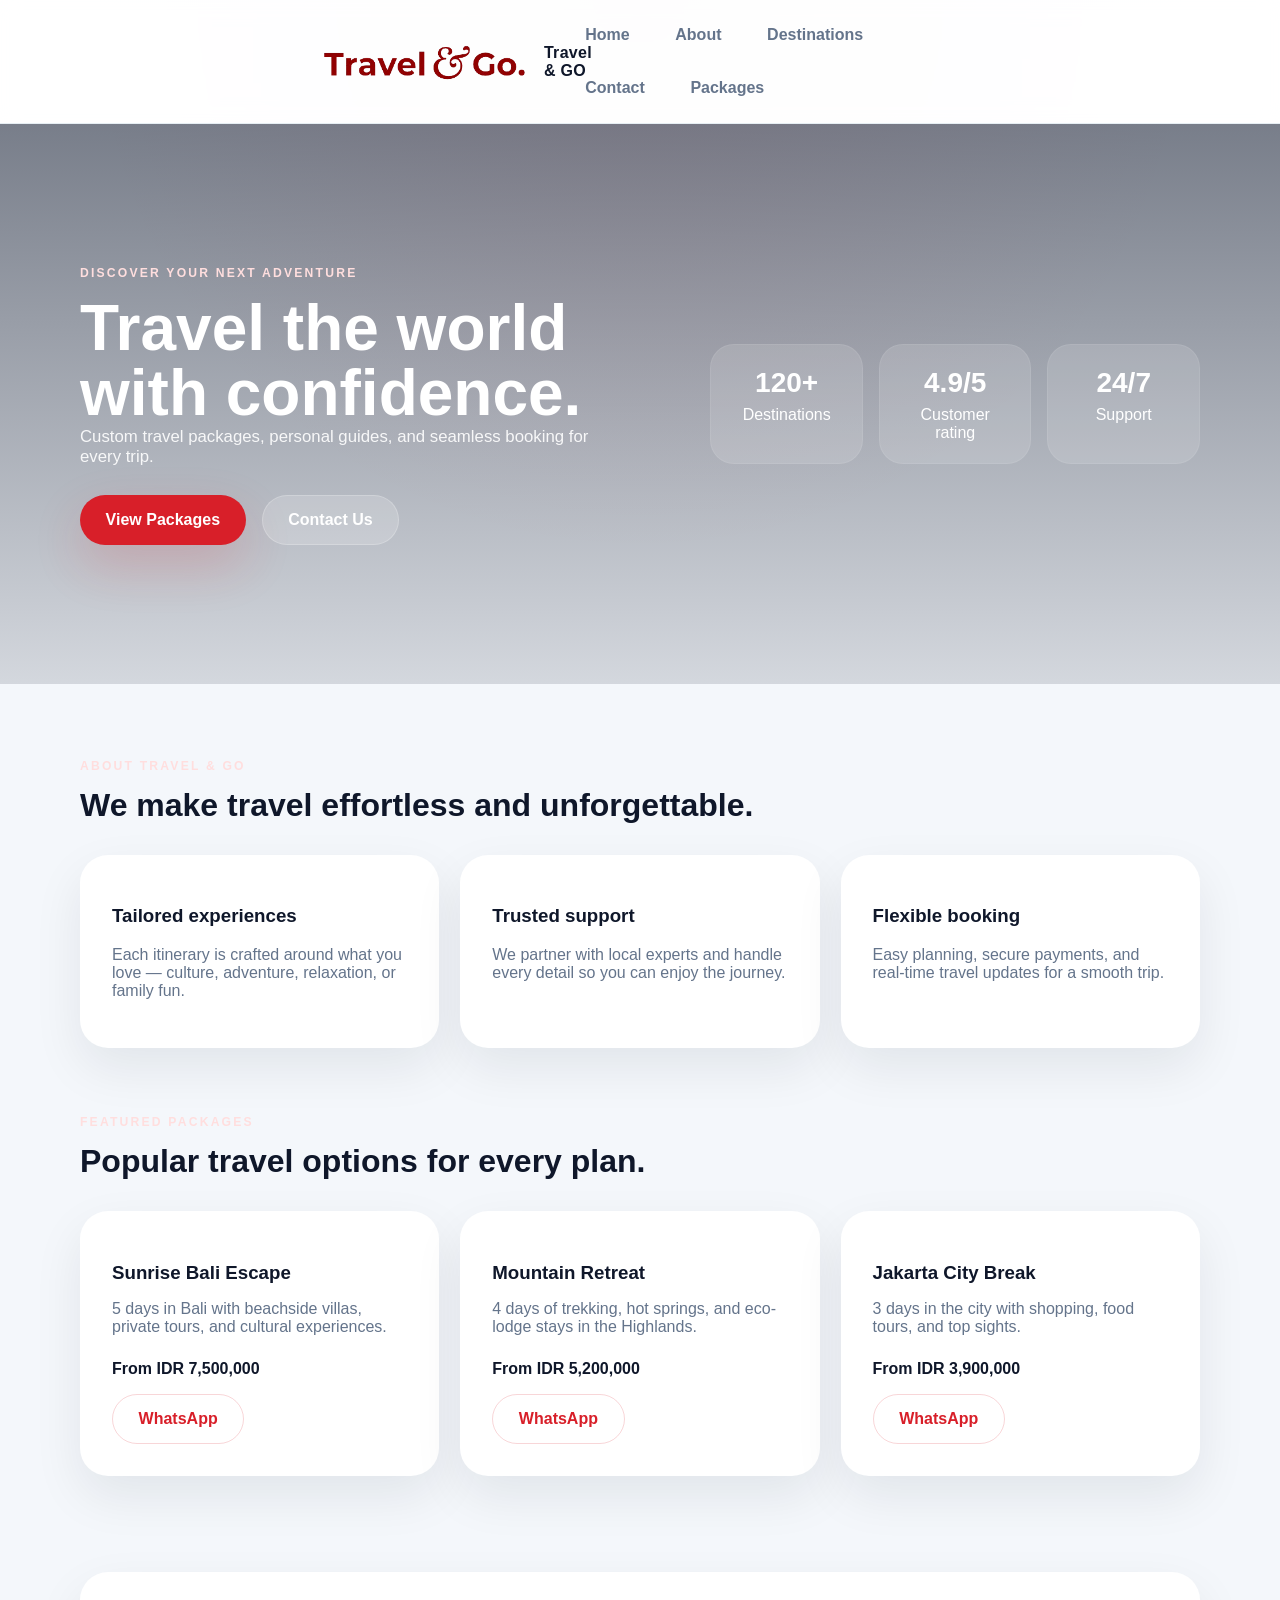
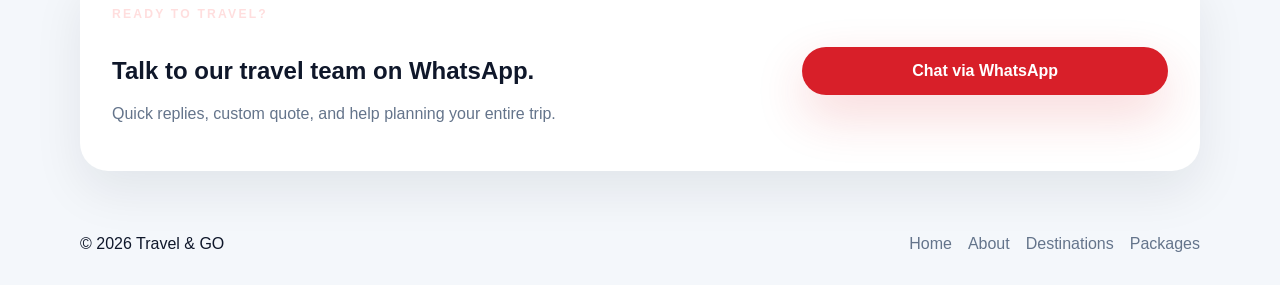
==== index.html @ bf3aefa6 "Add files via upload" ====
<!doctype html>
<html lang="en">
  <head>
    <meta charset="utf-8" />
    <meta name="viewport" content="width=device-width, initial-scale=1" />
    <title>Travel & GO</title>
    <link rel="stylesheet" href="styles.css" />
  </head>
  <body>
    <header>
      <div class="container header-bar">
        <div class="brand">
          <img
            src="logo 2 - Salin.png"
            alt="Travel &amp; GO logo"
            class="logo"
          />
          <span class="brand-text">Travel &amp; GO</span>
        </div>
        <nav class="nav-links" aria-label="Main navigation">
          <a href="#home">Home</a>
          <a href="about.html">About</a>
          <a href="#destinations">Destinations</a>
          <a href="#contact">Contact</a>
          <a href="packages.html">Packages</a>
        </nav>
      </div>
    </header>

    <section id="home" class="hero homepage-hero">
      <div class="hero-overlay"></div>
      <div class="container hero-inner">
        <div class="hero-copy">
          <span class="eyebrow">Discover your next adventure</span>
          <h1>Travel the world with confidence.</h1>
          <p>
            Custom travel packages, personal guides, and seamless booking for
            every trip.
          </p>
          <div class="hero-actions">
            <a class="btn-primary" href="packages.html">View Packages</a>
            <a class="btn-secondary" href="#contact">Contact Us</a>
          </div>
        </div>
        <div class="hero-stats">
          <div class="stat-card">
            <strong>120+</strong>
            <span>Destinations</span>
          </div>
          <div class="stat-card">
            <strong>4.9/5</strong>
            <span>Customer rating</span>
          </div>
          <div class="stat-card">
            <strong>24/7</strong>
            <span>Support</span>
          </div>
        </div>
      </div>
    </section>

    <main class="container">
      <section id="about" class="section section-about">
        <div class="section-header">
          <span class="eyebrow">About Travel &amp; GO</span>
          <h2>We make travel effortless and unforgettable.</h2>
        </div>
        <div class="about-grid">
          <div class="card feature-card">
            <h3>Tailored experiences</h3>
            <p class="muted">
              Each itinerary is crafted around what you love — culture,
              adventure, relaxation, or family fun.
            </p>
          </div>
          <div class="card feature-card">
            <h3>Trusted support</h3>
            <p class="muted">
              We partner with local experts and handle every detail so you can
              enjoy the journey.
            </p>
          </div>
          <div class="card feature-card">
            <h3>Flexible booking</h3>
            <p class="muted">
              Easy planning, secure payments, and real-time travel updates for a
              smooth trip.
            </p>
          </div>
        </div>
      </section>

      <section id="destinations" class="section section-destinations">
        <div class="section-header">
          <span class="eyebrow">Featured packages</span>
          <h2>Popular travel options for every plan.</h2>
        </div>
        <div class="features">
          <div class="card package-card">
            <h3>Sunrise Bali Escape</h3>
            <p class="muted">
              5 days in Bali with beachside villas, private tours, and cultural
              experiences.
            </p>
            <div class="package-footer">
              <span>From IDR 7,500,000</span>
              <a
                class="btn-tertiary"
                href="https://wa.me/6281234567890?text=Halo%20Travel%20%26%20GO%2C%20saya%20ingin%20memesan%20paket%20Sunrise%20Bali%20Escape"
                target="_blank"
                rel="noopener"
                >WhatsApp</a
              >
            </div>
          </div>
          <div class="card package-card">
            <h3>Mountain Retreat</h3>
            <p class="muted">
              4 days of trekking, hot springs, and eco-lodge stays in the
              Highlands.
            </p>
            <div class="package-footer">
              <span>From IDR 5,200,000</span>
              <a
                class="btn-tertiary"
                href="https://wa.me/6281234567890?text=Halo%20Travel%20%26%20GO%2C%20saya%20ingin%20memesan%20paket%20Mountain%20Retreat"
                target="_blank"
                rel="noopener"
                >WhatsApp</a
              >
            </div>
          </div>
          <div class="card package-card">
            <h3>Jakarta City Break</h3>
            <p class="muted">
              3 days in the city with shopping, food tours, and top sights.
            </p>
            <div class="package-footer">
              <span>From IDR 3,900,000</span>
              <a
                class="btn-tertiary"
                href="https://wa.me/6281234567890?text=Halo%20Travel%20%26%20GO%2C%20saya%20ingin%20memesan%20paket%20Jakarta%20City%20Break"
                target="_blank"
                rel="noopener"
                >WhatsApp</a
              >
            </div>
          </div>
        </div>
      </section>

      <section id="contact" class="section section-contact">
        <div class="contact-panel card">
          <div>
            <span class="eyebrow">Ready to travel?</span>
            <h2>Talk to our travel team on WhatsApp.</h2>
            <p class="muted">
              Quick replies, custom quote, and help planning your entire trip.
            </p>
          </div>
          <a
            class="btn-primary"
            href="https://wa.me/6281234567890?text=Halo%20Travel%20%26%20GO%2C%20saya%20ingin%20membuat%20pemesanan%20travel"
            target="_blank"
            rel="noopener"
            >Chat via WhatsApp</a
          >
        </div>
      </section>
    </main>

    <footer class="site-footer">
      <div class="container footer-inner">
        <span>© <span id="year"></span> Travel &amp; GO</span>
        <nav class="footer-links">
          <a href="#home">Home</a>
          <a href="#about">About</a>
          <a href="#destinations">Destinations</a>
          <a href="packages.html">Packages</a>
        </nav>
      </div>
    </footer>

    <script>
      document.getElementById("year").textContent = new Date().getFullYear();
    </script>
  </body>
</html>
---- styles.css ----
:root {
  --bg: #f4f7fb;
  --surface: #ffffff;
  --surface-strong: #eef4fb;
  --text: #0f172a;
  --muted: #64748b;
  --accent: #d81f29;
  --accent-soft: rgba(216, 31, 41, 0.12);
  --shadow: 0 20px 50px rgba(15, 23, 42, 0.08);
}

* {
  box-sizing: border-box;
}

html,
body {
  margin: 0;
  padding: 0;
  min-height: 100%;
}

body {
  font-family: Inter, "Segoe UI", Arial, Helvetica, sans-serif;
  background:
    radial-gradient(circle at top, rgba(216, 31, 41, 0.08), transparent 28%),
    var(--bg);
  color: var(--text);
}

img {
  max-width: 100%;
  display: block;
}

.container {
  width: min(1120px, calc(100% - 2rem));
  margin: 0 auto;
}

header {
  background: rgba(255, 255, 255, 0.92);
  border-bottom: 1px solid #e6eef3;
  position: sticky;
  top: 0;
  z-index: 20;
  backdrop-filter: blur(10px);
}

.header-bar {
  display: flex;
  align-items: center;
  justify-content: space-between;
  gap: 1rem;
  padding: 1rem 0;
  width: 50%;
}

.brand {
  display: flex;
  align-items: center;
  gap: 0.85rem;
  margin-right: auto;
}

.brand img.logo {
  height: 44px;
  width: auto;
  border-radius: 10px;
}

.brand-text {
  font-size: 1rem;
  font-weight: 700;
  letter-spacing: 0.02em;
}

.nav-links {
  display: flex;
  flex-wrap: wrap;
  gap: 0.85rem;
  margin-left: auto;
}

.nav-links a {
  color: var(--muted);
  text-decoration: none;
  font-weight: 600;
  padding: 0.65rem 1rem;
  border-radius: 999px;
  transition:
    background 180ms ease,
    color 180ms ease,
    transform 180ms ease;
}

.nav-links a:hover,
.nav-links a:focus-visible {
  background: var(--accent-soft);
  color: var(--accent);
  transform: translateY(-1px);
}

.hero {
  position: relative;
  min-height: 560px;
  display: flex;
  align-items: center;
  justify-content: center;
  margin-bottom: 2.5rem;
  overflow: hidden;
}

.homepage-hero {
  background-image: url("https://images.unsplash.com/photo-1507525428034-b723cf961d3e?auto=format&fit=crop&w=1600&q=80");
  background-size: cover;
  background-position: center;
}

.hero-overlay {
  position: absolute;
  inset: 0;
  background: linear-gradient(
    180deg,
    rgba(15, 23, 42, 0.54),
    rgba(15, 23, 42, 0.14)
  );
}

.hero-inner {
  position: relative;
  z-index: 1;
  width: min(1120px, calc(100% - 2rem));
  padding: 4rem 0;
  display: grid;
  grid-template-columns: 1.1fr 0.9fr;
  gap: 2rem;
  align-items: center;
}

.hero-copy {
  max-width: 620px;
  color: #fff;
}

.eyebrow {
  display: inline-block;
  margin-bottom: 1rem;
  color: #ffdede;
  font-weight: 700;
  letter-spacing: 0.18em;
  text-transform: uppercase;
  font-size: 0.76rem;
}

.hero h1 {
  font-size: clamp(3rem, 5vw, 4.4rem);
  line-height: 1.02;
  margin: 0 0 1rem;
}

.hero p {
  margin: 0 0 1.75rem;
  color: rgba(255, 255, 255, 0.9);
  font-size: 1.05rem;
  max-width: 520px;
}

.hero-actions {
  display: flex;
  flex-wrap: wrap;
  gap: 1rem;
}

.btn-primary,
.btn-secondary,
.btn-tertiary {
  display: inline-flex;
  align-items: center;
  justify-content: center;
  padding: 0.95rem 1.6rem;
  border-radius: 999px;
  text-decoration: none;
  font-weight: 700;
  transition:
    transform 180ms ease,
    box-shadow 180ms ease,
    background 180ms ease;
}

.btn-primary {
  background: var(--accent);
  color: #fff;
  box-shadow: 0 20px 50px rgba(216, 31, 41, 0.18);
}

.btn-primary:hover,
.btn-primary:focus-visible {
  transform: translateY(-1px);
  box-shadow: 0 24px 58px rgba(216, 31, 41, 0.22);
}

.btn-secondary {
  background: rgba(255, 255, 255, 0.18);
  color: #fff;
  border: 1px solid rgba(255, 255, 255, 0.22);
}

.btn-secondary:hover,
.btn-secondary:focus-visible {
  background: rgba(255, 255, 255, 0.28);
}

.btn-tertiary {
  background: transparent;
  color: var(--accent);
  border: 1px solid rgba(216, 31, 41, 0.18);
}

.btn-tertiary:hover,
.btn-tertiary:focus-visible {
  background: rgba(216, 31, 41, 0.08);
  border-color: var(--accent);
}

.hero-stats {
  display: grid;
  grid-template-columns: repeat(3, minmax(0, 1fr));
  gap: 1rem;
}

.stat-card {
  background: rgba(255, 255, 255, 0.13);
  padding: 1.4rem 1.35rem;
  border-radius: 24px;
  text-align: center;
  color: #fff;
  box-shadow: inset 0 0 0 1px rgba(255, 255, 255, 0.08);
}

.stat-card strong {
  display: block;
  font-size: 1.75rem;
  margin-bottom: 0.45rem;
}

.section {
  padding: 2rem 0;
}

.section-header {
  margin-bottom: 2rem;
}

.section-header h2,
.hero-copy h1 {
  margin: 0;
}

.section-header h2 {
  font-size: clamp(2rem, 2.5vw, 2.8rem);
  line-height: 1.05;
}

.section-about .about-grid,
.features {
  display: grid;
  gap: 1.3rem;
}

.about-grid {
  grid-template-columns: repeat(3, minmax(0, 1fr));
}

.feature-card,
.package-card,
.contact-panel,
.card {
  background: var(--surface);
  border-radius: 28px;
  box-shadow: var(--shadow);
  padding: 2rem;
}

.package-card {
  display: flex;
  flex-direction: column;
  justify-content: space-between;
}

.package-card h3 {
  margin-bottom: 1rem;
}

.package-card p {
  margin: 0;
}

.package-footer {
  display: flex;
  justify-content: space-between;
  align-items: center;
  gap: 1rem;
  margin-top: 1.5rem;
  flex-wrap: wrap;
}

.package-footer span {
  color: var(--text);
  font-weight: 700;
}

.section-destinations .features {
  grid-template-columns: repeat(3, minmax(0, 1fr));
}

.section-contact {
  margin-top: 2rem;
}

.contact-panel {
  display: grid;
  grid-template-columns: 1.8fr 1fr;
  gap: 2rem;
  align-items: center;
}

.footer-inner {
  display: flex;
  justify-content: space-between;
  align-items: center;
  gap: 1rem;
  flex-wrap: wrap;
  padding: 2rem 0;
}

.footer-links {
  display: flex;
  flex-wrap: wrap;
  gap: 1rem;
}

.footer-links a {
  color: var(--muted);
  text-decoration: none;
}

.muted {
  color: var(--muted);
}

@media (max-width: 1024px) {
  .hero-inner,
  .contact-panel,
  .about-grid,
  .section-destinations .features {
    grid-template-columns: 1fr;
  }
}

@media (max-width: 720px) {
  .header-bar,
  .footer-inner,
  .hero-actions {
    flex-direction: column;
    align-items: flex-start;
  }

  .hero {
    min-height: 520px;
  }

  .hero h1 {
    font-size: 3rem;
  }
}

@media (max-width: 520px) {
  .container {
    width: min(100%, calc(100% - 1.5rem));
  }

  .hero {
    min-height: 460px;
  }

  .hero-stats {
    grid-template-columns: 1fr;
  }
}
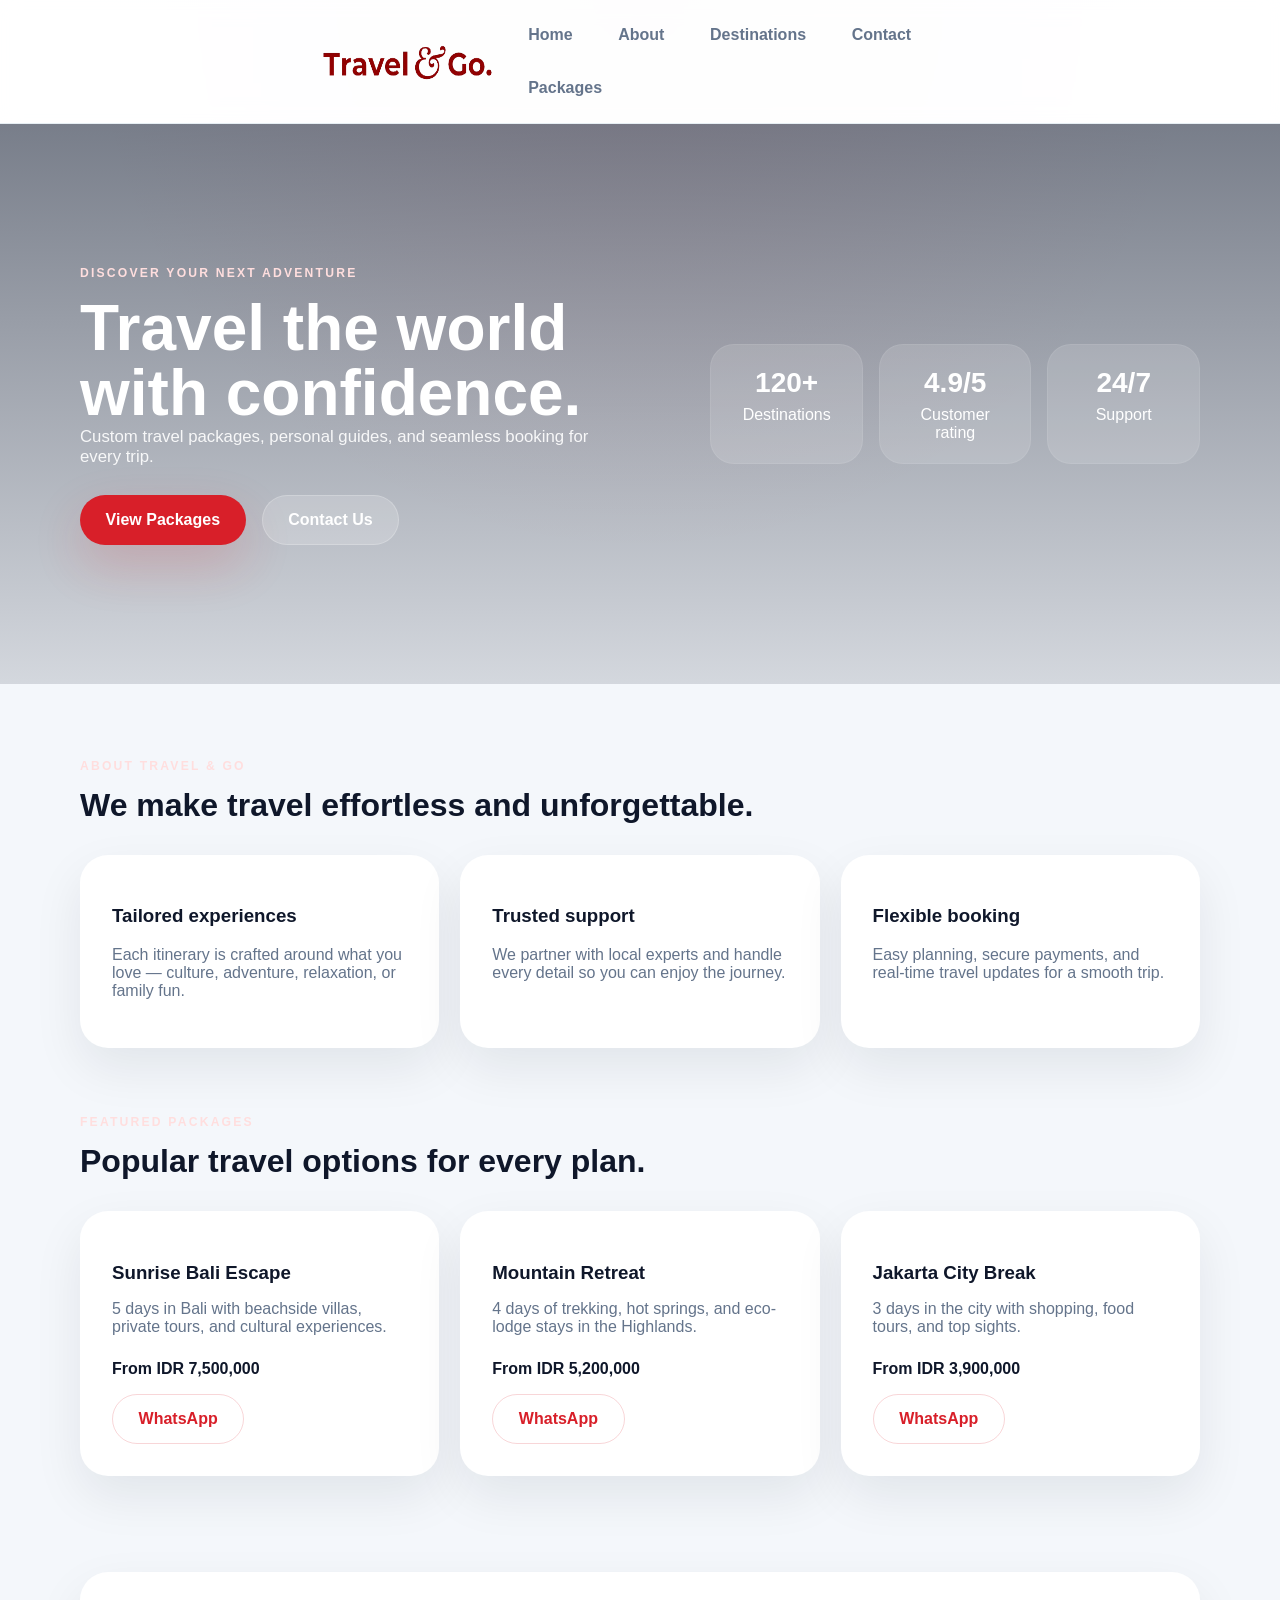
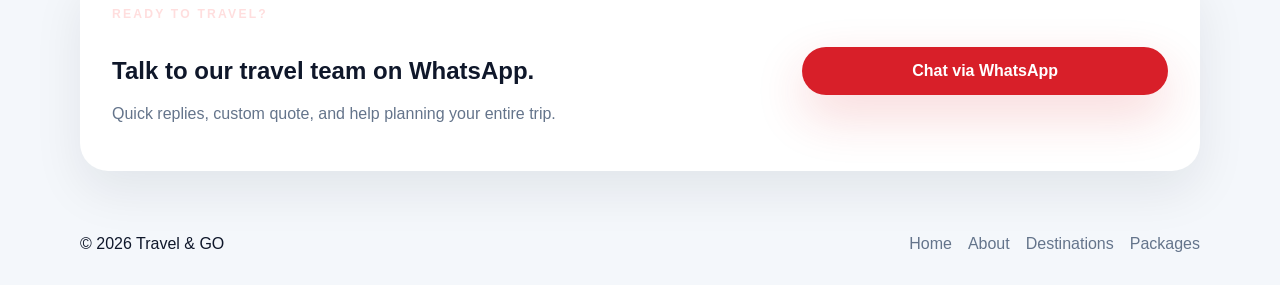
==== commit 13b17627: "Add files via upload" ====
--- a/index.html
+++ b/index.html
@@ -15,7 +15,6 @@
             alt="Travel &amp; GO logo"
             class="logo"
           />
-          <span class="brand-text">Travel &amp; GO</span>
         </div>
         <nav class="nav-links" aria-label="Main navigation">
           <a href="#home">Home</a>
